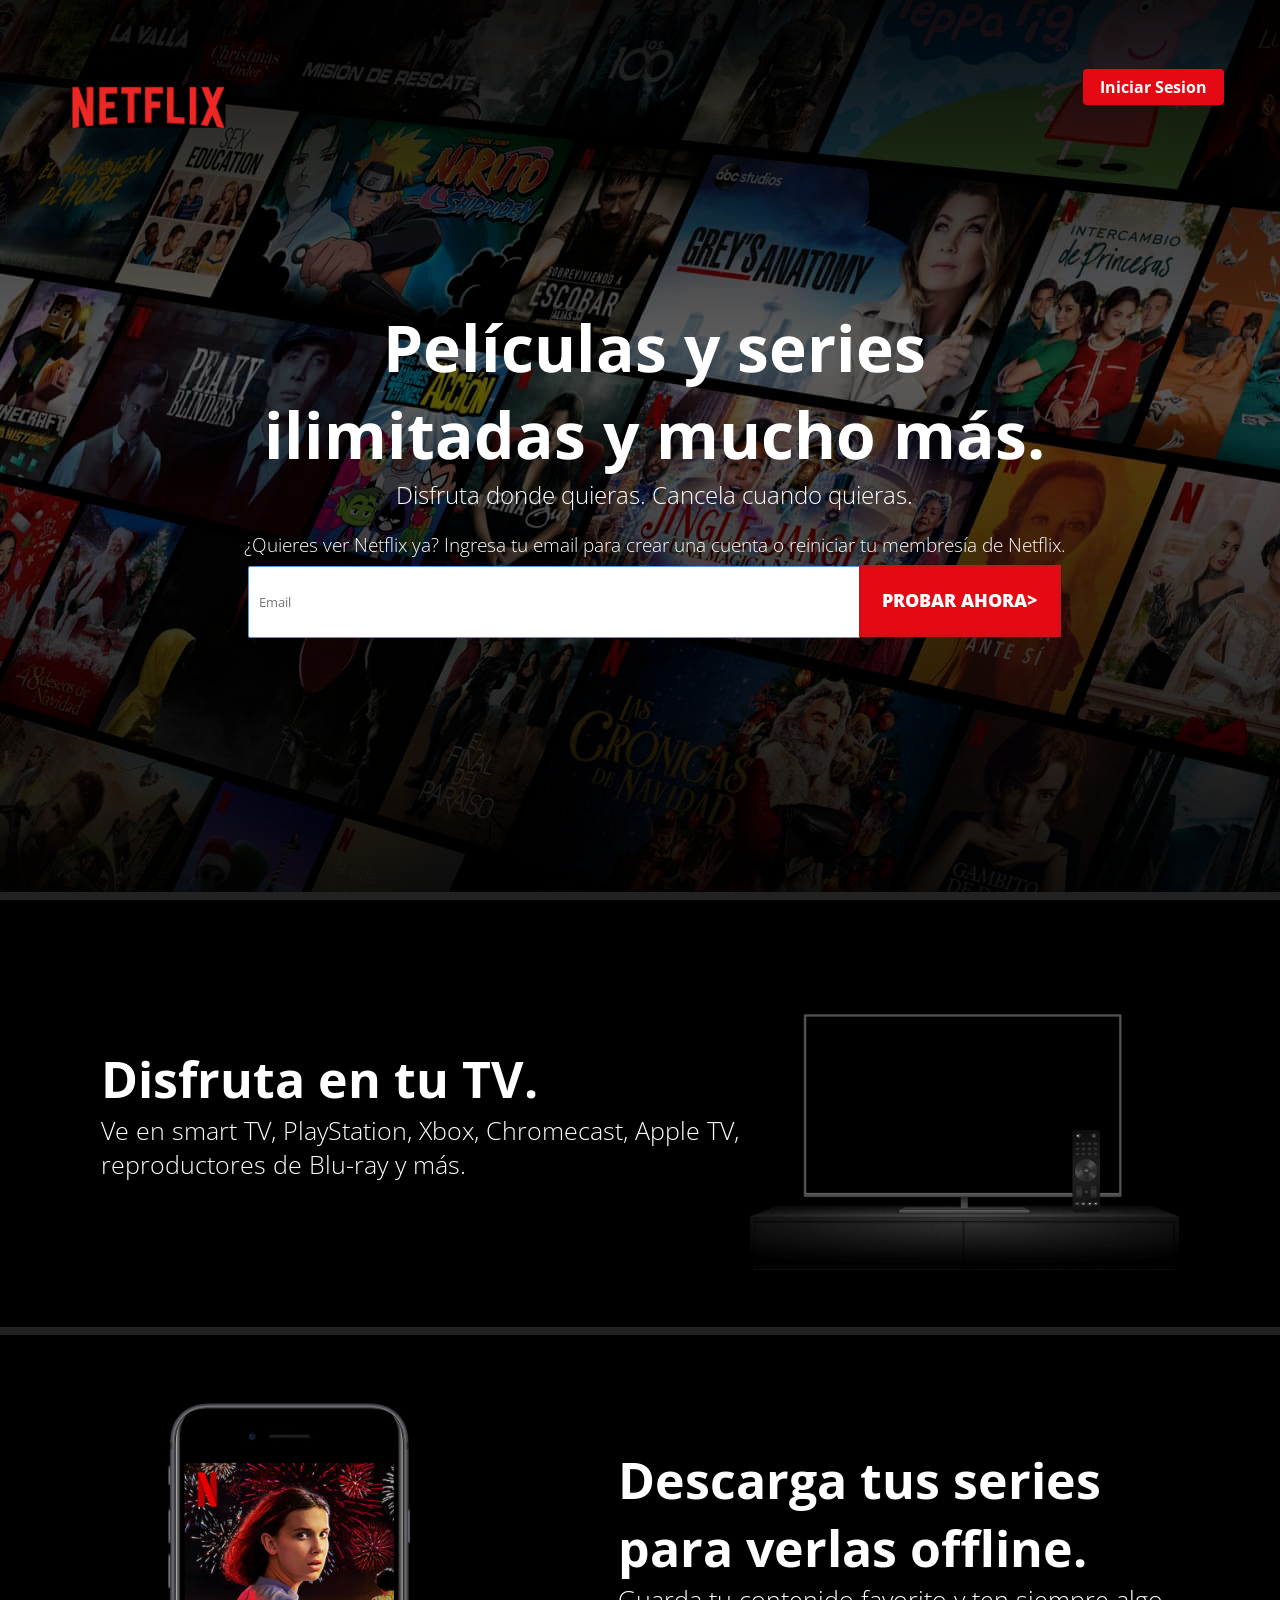
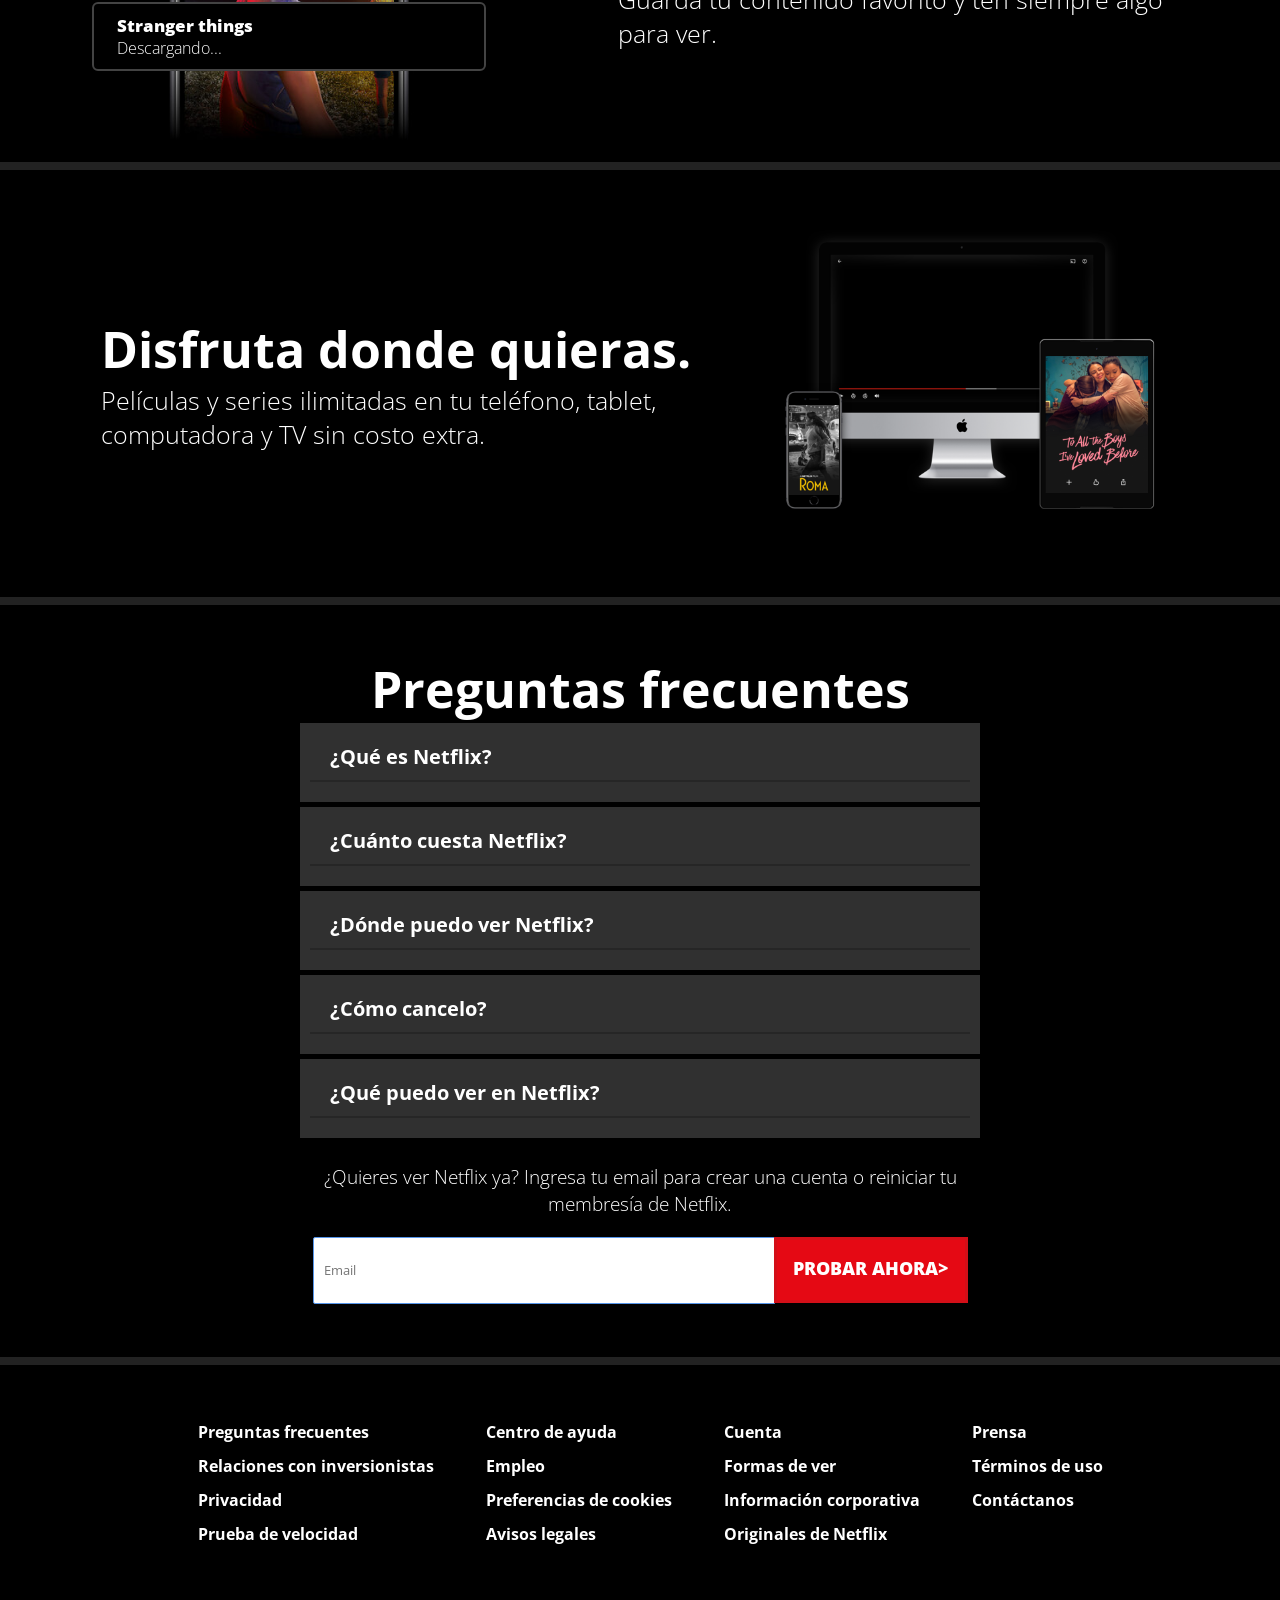
==== docs/index.html @ 9f1e6849 "agregue la carpeta docs" ====
<!DOCTYPE html>
<html lang="es">
<head>
	<meta charset="UTF-8">
	<meta name="viewport" content="width=device-width, initial-scale=1.0">
	<title>Netflix Venezuela:Ve series online, ve peliculas online</title>
	<link rel="preconnect" href="https://fonts.gstatic.com">
    <link href="https://fonts.googleapis.com/css2?family=Open+Sans&display=swap" rel="stylesheet">
	<link rel="shortcut icon" href="https://assets.nflxext.com/us/ffe/siteui/common/icons/nficon2016.ico"/>
	<link rel="stylesheet" href="css/style.css">


</head>
<body>
	<div class="cover">
	</div>
	<section class="cabecera">
		<nav>
			<div class="logo">
				<img width="170px" src="img/logo.png" alt="">
			</div>
			<div class="login">
				<span><b>Iniciar Sesion<b></span>
			</div>
		</nav>
		<div class="presentacion">
			<div>
			<h1>Películas y series<br> ilimitadas y mucho más.</h1>
			<h2>Disfruta donde quieras. Cancela cuando quieras.</h2>
			<h3>¿Quieres ver Netflix ya? Ingresa tu email para crear una cuenta o reiniciar tu membresía de Netflix.</h3>
			<input type="email" 
			placeholder="Email">
			<span>PROBAR AHORA></span>
		</div>
		</div>
	</section>
	<section class="tv">
		<div class="contenido">
			<div class="izquierda flotanteTexto"> 
				<h2>Disfruta en tu TV.</h2>
				<p>Ve en smart TV, PlayStation, Xbox, Chromecast, Apple TV, reproductores de Blu-ray y más.</p>
			</div>
			<div class="derecha flotanteImagen">
				<img src="img/tv.png" alt="">
			<video class="our-story-card-video" autoplay="" playsinline="" muted="" loop=""><source src="https://assets.nflxext.com/ffe/siteui/acquisition/ourStory/fuji/desktop/video-tv-0819.m4v" type="video/mp4"></video>
			</div>
			<div class="restaurar"></div>
		</div>
	</section>
	<section class="descarga">
		<div class="contenido">
			<div style="width: 48%" class="izquierda flotanteImagen">
				<div class="tarjeta">
					<img style="margin-bottom: -143px;
    position: relative;" src="img/mobile-0819.jpg" alt="">
				<div class="tarjetaInt">
					<div style="width: 80%;" class="portada izquierda">
				    <div class="imgPortada izquierda">
						<img style="width: 57px; margin-right: 13px;" alt="" src="https://assets.nflxext.com/ffe/siteui/acquisition/ourStory/fuji/desktop/boxshot.png">
					</div>
						<div class="textoPortada derecha">
						<p id="TextoPortada1">Stranger things</p>
						<p id="TextoPortada2">Descargando...</p>
						</div>
						<div class="restaurar"></div>
					</div>
				<div style="text-align: center;"class="gif derecha">
					<img style="width: 50%" 
					src="https://assets.nflxext.com/ffe/siteui/acquisition/ourStory/fuji/desktop/download-icon.gif" alt="">
				</div>
				<div class="restaurar"></div>
				</div>
			</div>
		</div>
			<div style="width: 52%"class="derecha flotanteTexto">
				<h2>Descarga tus series para verlas offline.</h2>
				<p>Guarda tu contenido favorito y ten siempre algo para ver.</p>
			</div>
			<div class="restaurar"></div>
		</div>
	</section>
	<section class="disfruta">
		<div class="contenido">
			<div class="izquierda flotanteTexto">
				<h2>Disfruta donde quieras.</h2>
				<p>Películas y series ilimitadas en tu teléfono, tablet, computadora y TV sin costo extra.</p>
			</div>
			<div class="derecha flotanteImagen"><img src="img/device-pile.png" alt="">
				<video class="our-story-card-video" autoplay="" playsinline="" muted="" loop=""><source src="https://assets.nflxext.com/ffe/siteui/acquisition/ourStory/fuji/desktop/video-devices.m4v" type="video/mp4"></video>
			</div>
			<div class="restaurar"></div>
		</div>
	</section>
	<section class="preguntas">
		<div class="contPreguntas">
		<h2>Preguntas frecuentes</h2>
			<div class="pregunta">
				<p>¿Qué es Netflix?</p>
				<hr>
			<div class="respuesta">
				<p>Netflix es un servicio de streaming que ofrece una gran variedad de películas, series y documentales premiados en casi cualquier pantalla conectada a internet.
					<br><br>
				Todo lo que quieras ver, sin límites ni comerciales, a un costo muy accesible. Siempre hay algo nuevo por descubrir, ¡y todas las semanas se agregan más películas y series!</p>
			</div>

			</div>
			<div class="pregunta">
			<p>¿Cuánto cuesta Netflix?</p>
			<hr>
			<div class="respuesta">
			<p>Disfruta Netflix en tu smartphone, tablet, smart TV, laptop o dispositivo de streaming, todo por una tarifa plana mensual. Planes desde USD7,99 hasta USD13,99 al mes. Sin costos adicionales ni contratos.
			</p>
			</div>

			</div>
			<div class="pregunta">
				<p>¿Dónde puedo ver Netflix?</p>
				<hr>
				<div class="respuesta">
				<p>Ve donde quieras, cuando quieras y en todos los dispositivos que quieras. Inicia sesión en tu cuenta de Netflix para ver contenido al instante a través de netflix.com desde tu computadora personal o en cualquier dispositivo con conexión a internet que cuente con la app de Netflix, como smart TV, smartphones, tablets, reproductores multimedia y consolas de juegos.
					<br><br>
				Además, puedes descargar tus series favoritas con iOS, Android o la app para Windows 10. Con la función de descarga, puedes ver donde vayas y sin conexión a internet. Lleva Netflix contigo adonde sea.</p>
			</div>

			</div>
			<div class="pregunta">
				<p>¿Cómo cancelo?</p>
				<hr>

				<div class="respuesta">
				<p>Netflix es flexible. Sin contratos molestos ni compromisos. Cancela la membresía online con solo dos clics. No hay cargos por cancelación. Empieza y termina cuando quieras.</p>
			</div>

			</div>
			<div class="pregunta">
				<p>¿Qué puedo ver en Netflix?</p>
				<hr>
			<div class="respuesta">
				<p>Netflix tiene un amplio catálogo de películas, series, documentales, animes, originales premiados y más. Todo lo que quieras ver, cuando quieras.</p>
			</div>

			
			</div>
			<h3>¿Quieres ver Netflix ya? Ingresa tu email para crear una cuenta o reiniciar tu membresía de Netflix.</h3>
			<input type="email" 
			placeholder="Email">
			<span>PROBAR AHORA></span>

		</div>
	</section>
	<section style="border-bottom: none" class="pie">
		<div class="piecontenido">
		 <div>
		 	<p>Preguntas frecuentes</p>
		 	<p>Relaciones con inversionistas</p>
		 	<p>Privacidad</p>
		 	<p>Prueba de velocidad</p>
		 </div>
		  <div class="espacio"></div>
		 <div>
		 	<p>Centro de ayuda</p>
		 	<p>Empleo</p>
		 	<p>Preferencias de cookies</p>
		 	<p>Avisos legales</p>
		 </div>
		 <div class="espacio"></div>
		 <div>
		 	<p>Cuenta</p>
		 	<p>Formas de ver</p>
		 	<p>Información corporativa</p>
		 	<p>Originales de Netflix</p>
		 </div>
		  <div class="espacio"></div>
		 <div>
		 	<p>Prensa</p>
		 	<p>Términos de uso</p>
		 	<p>Contáctanos</p>
		 </div>
		</div>	
	</section>
	
</body>
</html>
---- docs/css/style.css ----
/*General*/
*{
	margin: 0px;
	padding: 0px;
	color: white;
	font-family: 'Open Sans', sans-serif;
}
h1{
	font-size: 4rem;
	font-weight: 700;
}
h2{
	font-size: 1.525rem;
	font-weight: 200;
}
h3{
	padding-top: 20px;
	font-size: 1.2rem;
	font-weight: 100;
}
section{
	background: black;
	border-bottom: 8px solid #222;
	padding-top: 50px;
	padding-bottom: 50px;

}
section div.contenido{
	width: 1100px;
	margin: auto;
	display: flex;
	justify-content: center;
	align-items: center;
}

.restaurar{
	clear: both;
}
/*General*/

/*Fondo*/
html,body, .cover{
	height: 100%
}

.cover{
	background: url(../img/VE-es-20201123-popsignuptwoweeks-perspective_alpha_website_medium.jpg);

}
/*Fondo*/

/*cabecera*/
section.cabecera{
	background: none;
	position: absolute;
	top: 0px;
	bottom: 0px;
	left: 0px;
	right: 0px;
	background-image: linear-gradient(to top, rgba(0, 0, 0, 0.8) 0%, rgba(0, 0, 0, 0) 60%, rgba(0, 0, 0, 0.8) 100%);
	
}

nav{
	margin: 0 3.5rem;
	padding-top: 26px;
}
div.login{
	float: right;
}
div.logo{ 
	float: left;
}
div.login:hover{
	cursor: pointer;
}
div.login span{
	padding: 7px 17px;
	background: #e50914;
	border-radius: 4px;
}
.presentacion{
	text-align: center;
	height: 100%;
	display: flex;
	justify-content: center;
	align-items: center;
}
.presentacion input{
	height: 70px;
	width: 600px;
	margin-top: 8px;
	margin-bottom: 3px;
	border-radius: 2px 0px 0px 2px;
	border: solid 1px #5695e9;
	padding-left: 10px;

}
.presentacion span{
	background: #e50914;
	padding: 20px;
	padding-bottom: 22px;
	font-weight: 900;
	margin-left: -5px;
	border: solid #d30f18;
	font-size: 1.1rem;
}
.presentacion span:hover, .contPreguntas span:hover{
	cursor: pointer;
	background: red;
}
/* CABECERA*/

/* TV*/
.izquierda{
	float: left;
}
.derecha{
	float: right;
}
.flotanteTexto{
	width: 59%;
}
.flotanteImagen{
	width: 39%;
}
.contenido img{
	width: 100%;
	height: auto;
	border: 0;
	position: relative;
	z-index: 2;
}
.contenido h2, .preguntas h2{
	font-weight: bold;
	font-size: 50px;
}
.contenido p{
	font-size: 25px;
	font-weight: 200;
}
.tv video{
	position: absolute;
	transform: translate(-375px,63px);
	width: 313px;
	z-index: 1;
}

.disfruta video{
	position: absolute;
	transform: translate(-354px,47px);
	width: 280px;
	z-index: 1;	
}

.tarjetaInt, .portada{
	display: flex;
	align-items: center;
}
.tarjetaInt{
	width: 70%;
	margin: auto;
	border: solid 2px #434343;
	padding: 10px;
	border-radius: 6px;
	position: relative;
	z-index: 2;
	background: black;

}

.tarjeta {
    position: relative;
    transform: translate(-65px, -41px);
}


.tarjeta img{
margin-bottom: -143; 
position: relative;
}

#TextoPortada1{
	font-size: 17px;
	font-weight: 800;
}

#TextoPortada2{
	font-size: 16px;
}

/*TV*/



/*PREGUNTAS*/
.preguntas h2{
	font-weight: bold;
}

.contPreguntas{
	width: 680px;
	margin: auto;
	text-align: center;
}

.contPreguntas div{
	text-align: left;
	font-size: 20px;
}
.pregunta{
	background: #303030;
	padding: 10px;
	margin-bottom: 5px;
	margin-top: 5px
	cursor:pointer;
}

.respuesta{
	background: #303030;
	margin-bottom: 5px;
	margin-top: 5px
}

.pregunta p, .respuesta p{
	padding: 10px;
	padding-left: 20px;

}

.pregunta hr{
	border: 1px solid #262626;
}

.pregunta:hover .respuesta{
	max-height: 1000px
}
.respuesta{
	max-height: 0px;
	overflow: hidden;
	transition: all 1s;
}

.contPreguntas input{
	height: 65px;
	width: 450px;
	margin-top: 20px;
	margin-bottom: 3px;
	border-radius: 2px 0px 0px 2px;
	border: solid 1px #5695e9;
	padding-left: 10px;

}

.contPreguntas span{
	background: #e50914;
	padding: 16px;
	padding-bottom: 20px;
	font-weight: 900;
	margin-left: -5px;
	border: solid #d30f18;
	font-size: 1.1rem;
}

/*PREGUNTAS*/

/*PIE*/
.piecontenido{
	width: 1300px;
	margin: auto;
	display: flex;
	justify-content: center;
}


.pie p{
	padding: 6px;
}
.pie .espacio{
	width: 40px;

}
/*PIE*/
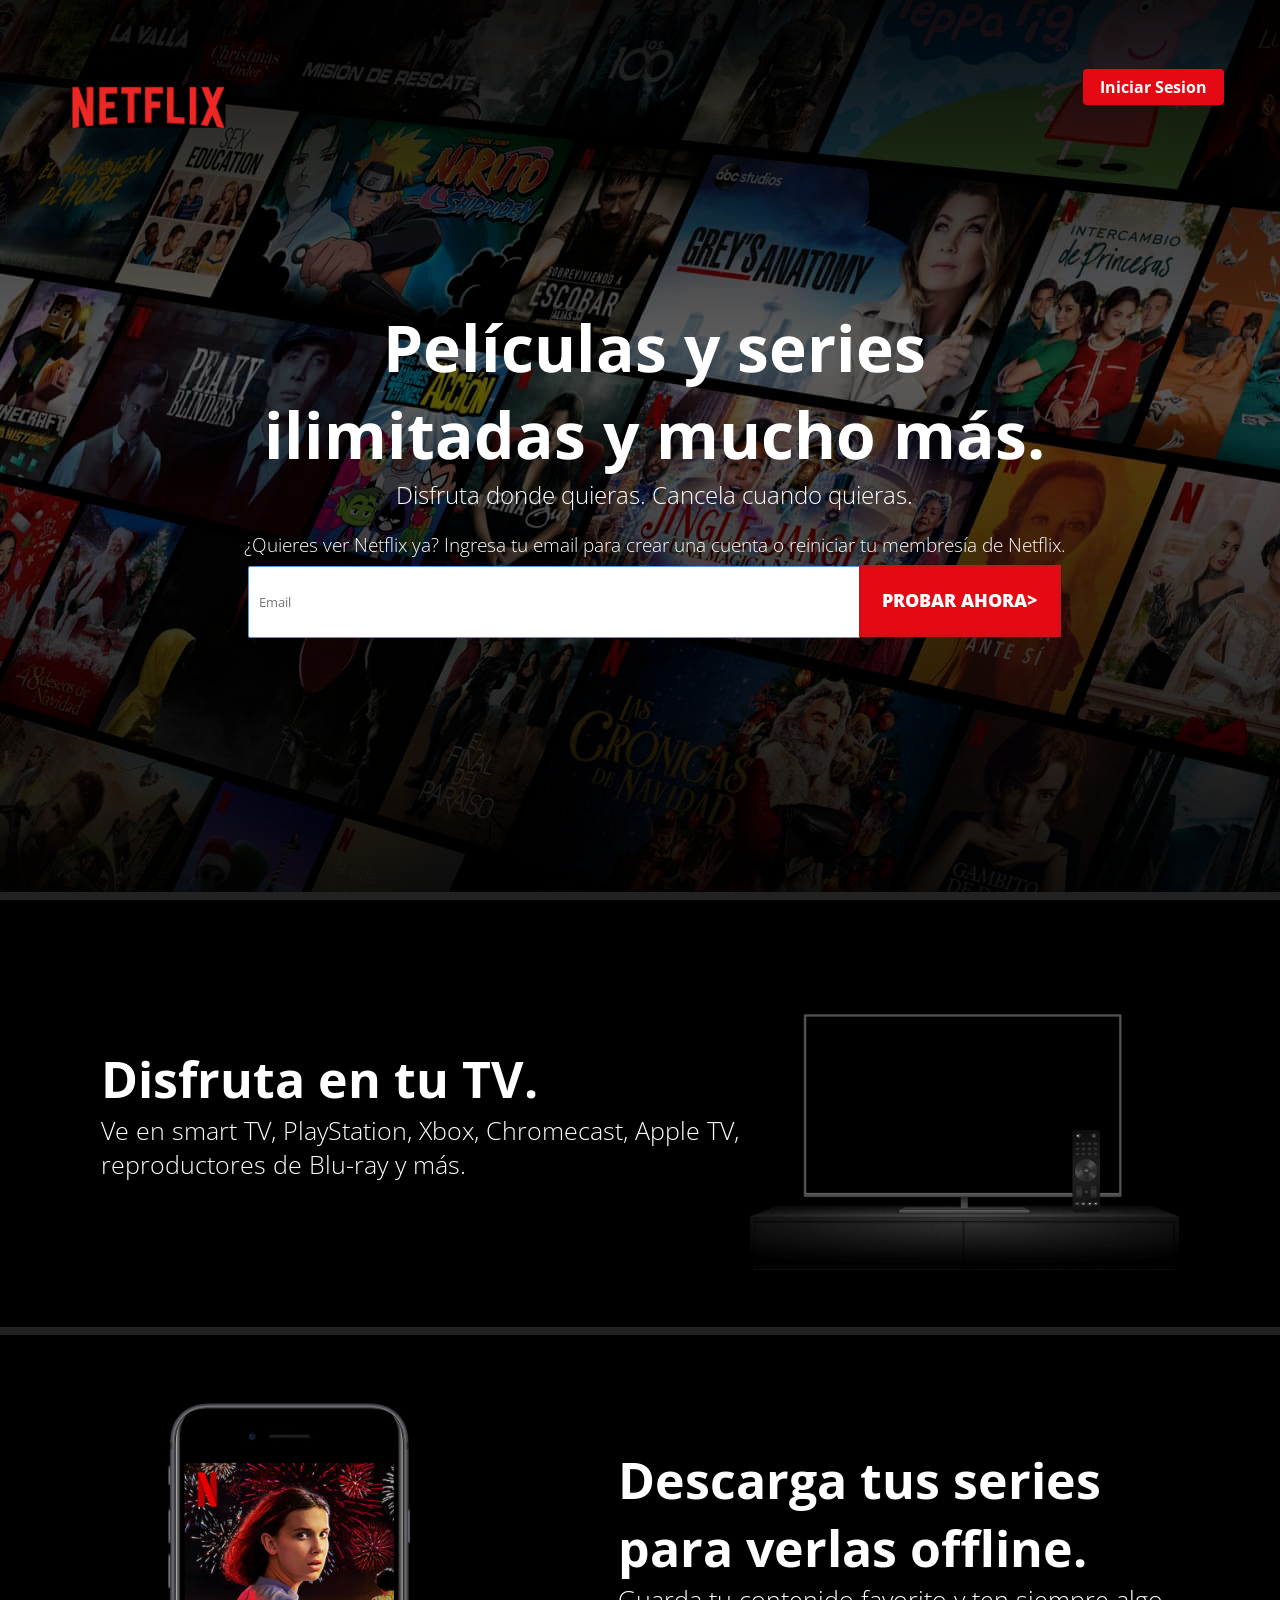
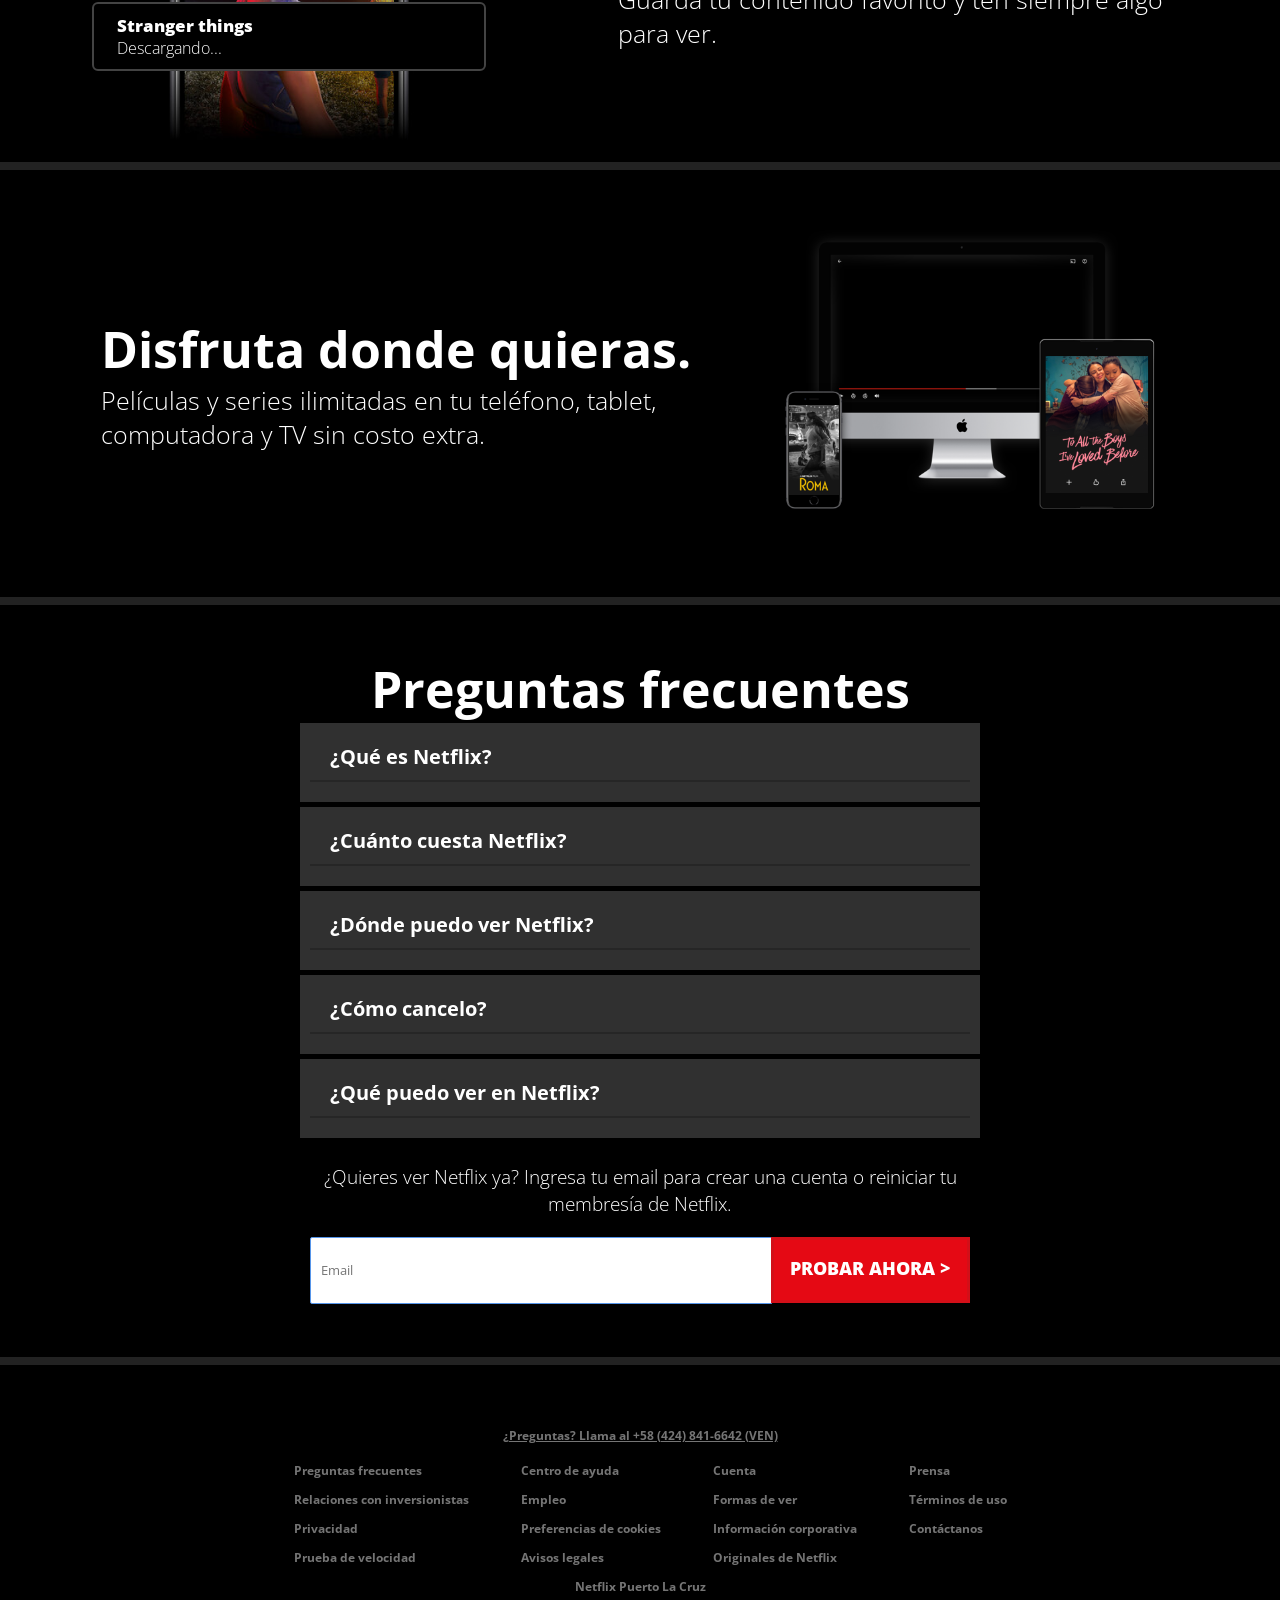
==== commit 66b73f55: "arreglo en el footer" ====
--- a/docs/index.html
+++ b/docs/index.html
@@ -144,11 +144,14 @@
 			<h3>¿Quieres ver Netflix ya? Ingresa tu email para crear una cuenta o reiniciar tu membresía de Netflix.</h3>
 			<input type="email" 
 			placeholder="Email">
-			<span>PROBAR AHORA></span>
+			<span>PROBAR AHORA ></span>
 
 		</div>
 	</section>
 	<section style="border-bottom: none" class="pie">
+		<div class="contacto">
+			<a href="tel:+58 (424) 841-6642  (VEN)">¿Preguntas? Llama al +58 (424) 841-6642 (VEN)</a>
+		</div>
 		<div class="piecontenido">
 		 <div>
 		 	<p>Preguntas frecuentes</p>
@@ -177,7 +180,11 @@
 		 	<p>Contáctanos</p>
 		 </div>
 		</div>	
+
+	<div class="contacto">
+		Netflix Puerto La Cruz
+	</div>
 	</section>
 	
 </body>
-</html>+</html>
--- a/docs/css/style.css
+++ b/docs/css/style.css
@@ -272,12 +272,24 @@
 	justify-content: center;
 }
 
+.contacto, a{
+	color: #757575;
+	padding: 6px;
+	font-size: 12px;
+	cursor: pointer;
+	justify-content: center;
+	margin: auto;
+	display: flex;
+}
 
 .pie p{
+	color: #757575;
 	padding: 6px;
-}
+	font-size: 12px;
+	cursor: pointer
+}
+
 .pie .espacio{
 	width: 40px;
 
-}
 /*PIE*/
